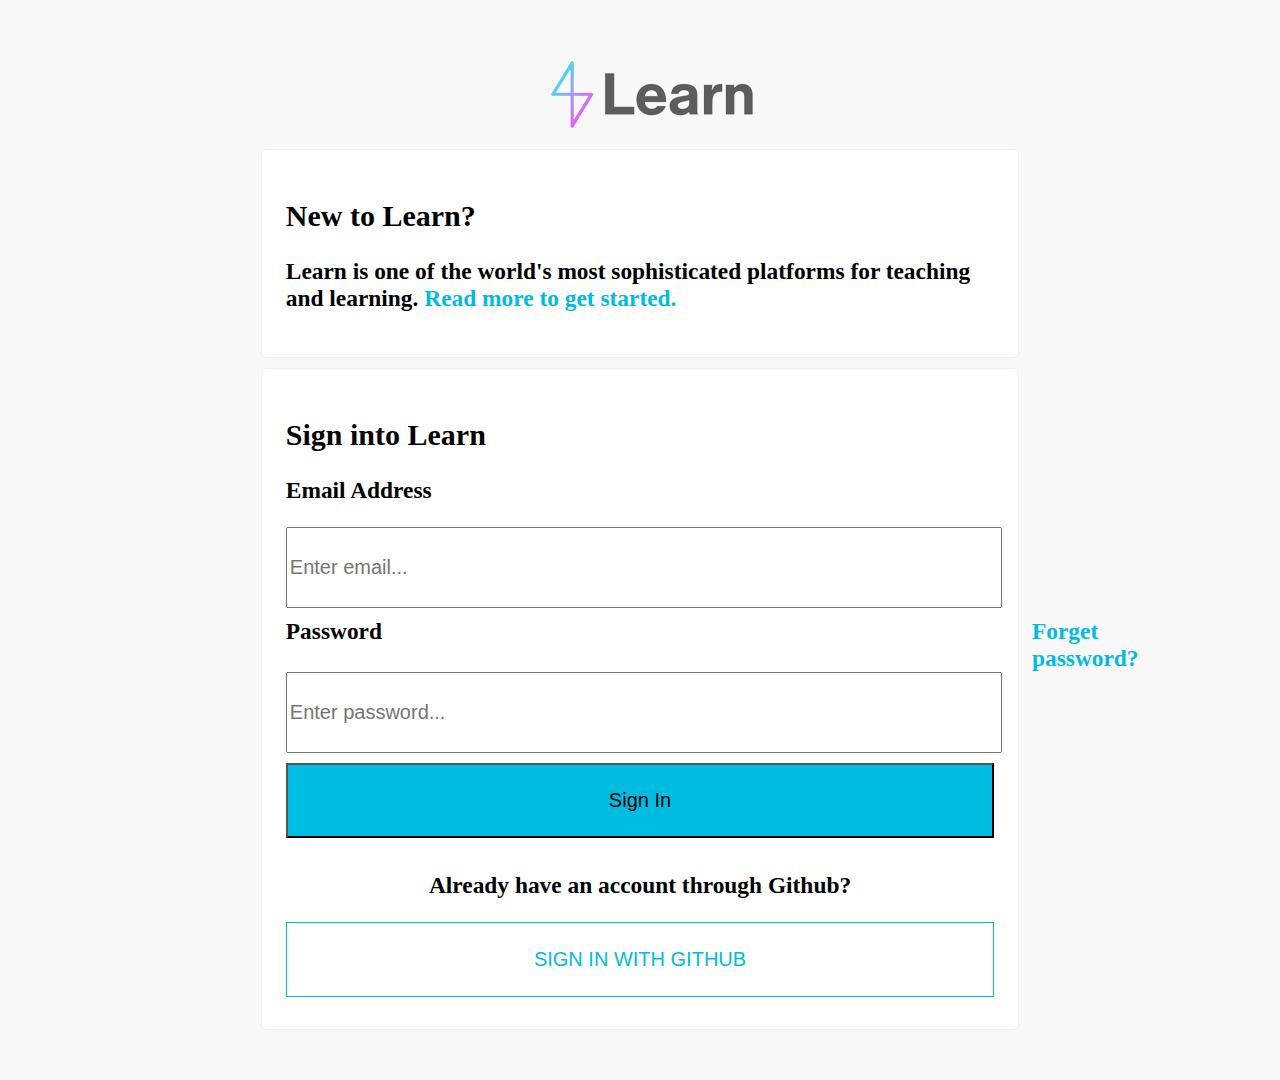
==== minue/learn.co/index.html @ 38ebe528 "Add files via upload" ====
<!DOCTYPE html>
<html lang="en">
<head>
  <meta charset="UTF-8">
  <meta name="viewport" content="width=device-width, initial-scale=1.0">
  <meta http-equiv="X-UA-Compatible" content="ie=edge">
  <link rel="stylesheet" href="css/style.css">
  <title>Learn - Sign In</title>
</head>
<body>
  <section class="level">
      <div class="learnimage">
        <img src="images/learn.png" alt="learn.co" />
      </div>
      <div class="learn_box">
        <h2>New to Learn?</h2>
        <h3>Learn is one of the world's most sophisticated platforms for teaching and learning.
        <span id="span-id"><a href="https://flatironschool.com/campuses/online/?__hstc=112149531.13051f40fa1ce053c2aa0832cc120129.1475873683633.1479993462838.1479994017366.242&__hssc=112149531.1.1479994017366&__hsfp=2433116763">Read more to get started.</a></span>
        </h3>
      </div>

      <div class="learn_box2">
       <h2>Sign into Learn</h2>
       <form class="" action="index.html" method="post">
         <h3>Email Address</h3>
         <input type="text" name="text1" placeholder="Enter email...">

        <div >
          <h3 style="display: table-cell;">Password</h3><p style="display: table-cell;">&nbsp;&nbsp;&nbsp;&nbsp;&nbsp;&nbsp;&nbsp;&nbsp;&nbsp;&nbsp;&nbsp;&nbsp;&nbsp;&nbsp;&nbsp;&nbsp;&nbsp;&nbsp;&nbsp;&nbsp;&nbsp;&nbsp;&nbsp;&nbsp;&nbsp;&nbsp;&nbsp;&nbsp;&nbsp;&nbsp;&nbsp;&nbsp;&nbsp;&nbsp;&nbsp;&nbsp;&nbsp;&nbsp;&nbsp;&nbsp;&nbsp;&nbsp;&nbsp;&nbsp;&nbsp;&nbsp;&nbsp;&nbsp;&nbsp;&nbsp;&nbsp;&nbsp;&nbsp;&nbsp;&nbsp;&nbsp;&nbsp;&nbsp;&nbsp;&nbsp;&nbsp;&nbsp;&nbsp;&nbsp;&nbsp;&nbsp;&nbsp;&nbsp;&nbsp;&nbsp;&nbsp;&nbsp;&nbsp;&nbsp;&nbsp;&nbsp;&nbsp;&nbsp;&nbsp;&nbsp;&nbsp;&nbsp;&nbsp;&nbsp;&nbsp;&nbsp;&nbsp;&nbsp;&nbsp;&nbsp;&nbsp;&nbsp;&nbsp;&nbsp;&nbsp;&nbsp;&nbsp;&nbsp;&nbsp;&nbsp;&nbsp;&nbsp;&nbsp;&nbsp;&nbsp;&nbsp;&nbsp;&nbsp;&nbsp;&nbsp;&nbsp;&nbsp;&nbsp;&nbsp;&nbsp;&nbsp;&nbsp;&nbsp;&nbsp;&nbsp;&nbsp;&nbsp;&nbsp;&nbsp;&nbsp;&nbsp;&nbsp;&nbsp;&nbsp;&nbsp;</p>
          <h3 style="display: table-cell;"><a href="https://learn.co/users/password/reset" target="_self">Forget password?</a></h3>
          <input type="password" name="password1" placeholder="Enter password...">
        </div>

          <input type="submit" name="commit1" value="Sign In" class="submit_class">
      <h3 style="text-align: center;">Already have an account through Github?</h3>
      <input type="submit" name="commit2" value="SIGN IN WITH GITHUB" class="submit_class2">


       </form>


      </div>

  </section>



</body>
</html>
---- minue/learn.co/css/style.css ----
body{
  background-color: #f8f8f8;
}
.level {
  padding-bottom:32px;
  padding-left: 20%;
  padding-right: 20%;
  padding-top:32px;
/*background-color: #7d8182;*/
max-width: 100%;
}

.learn_box {
margin-left: auto;
margin-right: auto;
background-color: #fff;
padding-top: 24px;
padding-right: 24px;
padding-bottom: 22px;
padding-left: 24px;
border: 1px solid #efefef;
border-radius: 6px;
font-size: 20px;
}
.level2{
  padding-top: 32px;
}
.learnimage{
  margin-left: 35%;
  margin-right: auto;
}

#forget_id {
  margin-right: 10px;
}
.learn_box2 {
margin-left: auto;
margin-right: auto;
background-color: #fff;
padding-top: 24px;
padding-right: 24px;
padding-bottom: 22px;
padding-left: 24px;
border: 1px solid #efefef;
border-radius: 6px;
font-size: 20px;
margin-top: 10px;
margin-bottom: 10px;

}
input {
  width: 100%;
  height: 75px;
margin-bottom: 10px;
font-size: 20px;

}
a {
  text-decoration: none;
    color: #00bce1;
}
.submit_class{
  background-color: #00bce1;
}
.submit_class2{
color: #00bce1;
border: 1px solid #00bce1;
background-color: #fff;
}
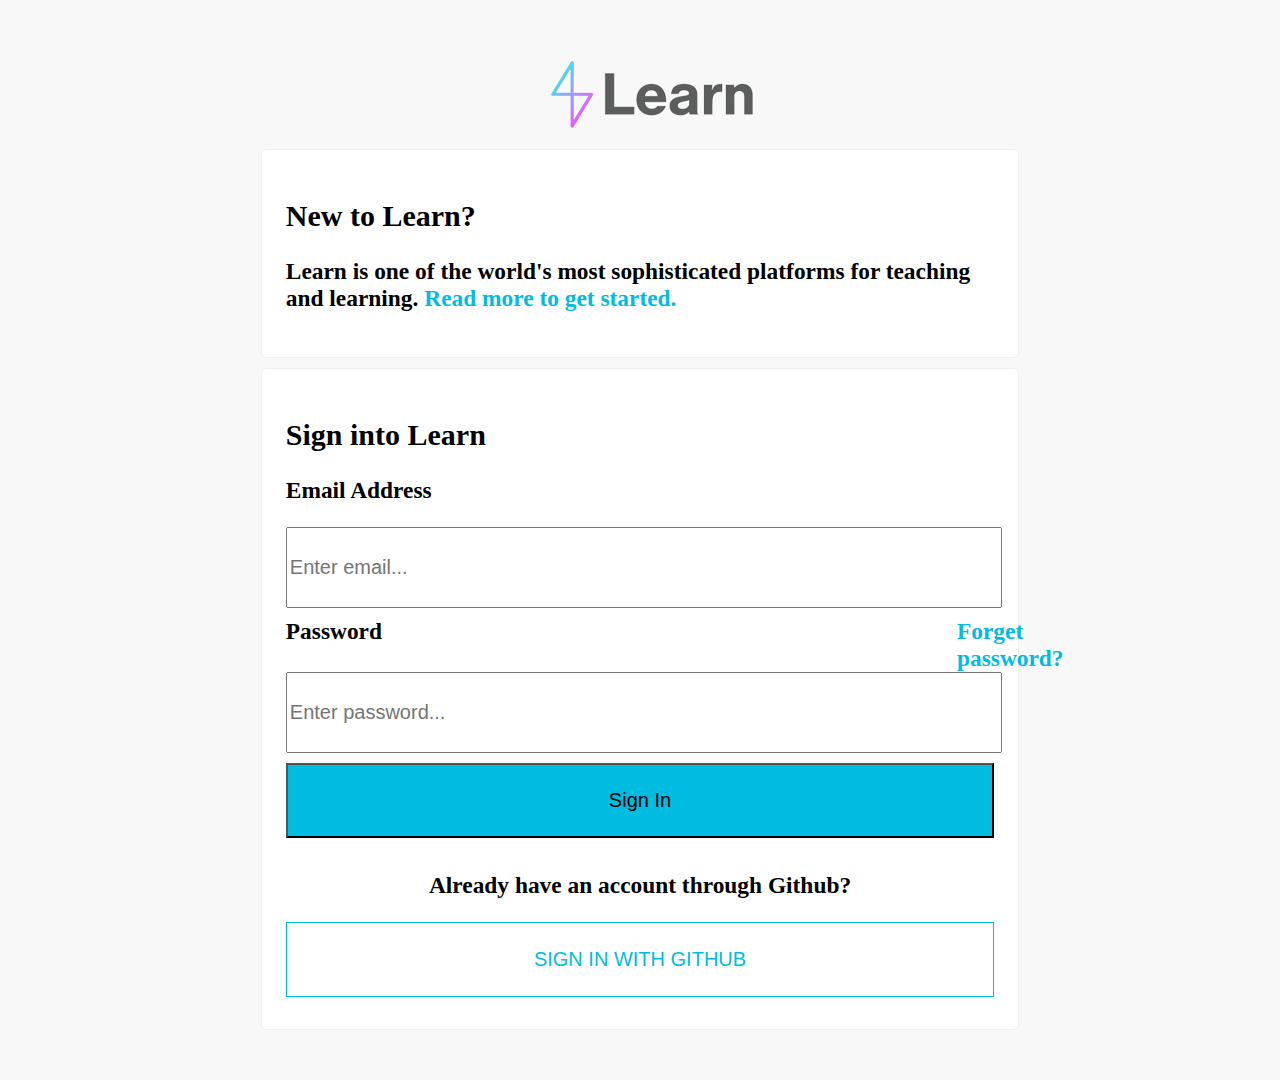
==== commit 6b14034f: "Update index.html" ====
--- a/minue/learn.co/index.html
+++ b/minue/learn.co/index.html
@@ -26,7 +26,7 @@
          <input type="text" name="text1" placeholder="Enter email...">
 
         <div >
-          <h3 style="display: table-cell;">Password</h3><p style="display: table-cell;">&nbsp;&nbsp;&nbsp;&nbsp;&nbsp;&nbsp;&nbsp;&nbsp;&nbsp;&nbsp;&nbsp;&nbsp;&nbsp;&nbsp;&nbsp;&nbsp;&nbsp;&nbsp;&nbsp;&nbsp;&nbsp;&nbsp;&nbsp;&nbsp;&nbsp;&nbsp;&nbsp;&nbsp;&nbsp;&nbsp;&nbsp;&nbsp;&nbsp;&nbsp;&nbsp;&nbsp;&nbsp;&nbsp;&nbsp;&nbsp;&nbsp;&nbsp;&nbsp;&nbsp;&nbsp;&nbsp;&nbsp;&nbsp;&nbsp;&nbsp;&nbsp;&nbsp;&nbsp;&nbsp;&nbsp;&nbsp;&nbsp;&nbsp;&nbsp;&nbsp;&nbsp;&nbsp;&nbsp;&nbsp;&nbsp;&nbsp;&nbsp;&nbsp;&nbsp;&nbsp;&nbsp;&nbsp;&nbsp;&nbsp;&nbsp;&nbsp;&nbsp;&nbsp;&nbsp;&nbsp;&nbsp;&nbsp;&nbsp;&nbsp;&nbsp;&nbsp;&nbsp;&nbsp;&nbsp;&nbsp;&nbsp;&nbsp;&nbsp;&nbsp;&nbsp;&nbsp;&nbsp;&nbsp;&nbsp;&nbsp;&nbsp;&nbsp;&nbsp;&nbsp;&nbsp;&nbsp;&nbsp;&nbsp;&nbsp;&nbsp;&nbsp;&nbsp;&nbsp;&nbsp;&nbsp;&nbsp;&nbsp;&nbsp;&nbsp;&nbsp;&nbsp;&nbsp;&nbsp;&nbsp;&nbsp;&nbsp;&nbsp;&nbsp;&nbsp;&nbsp;</p>
+          <h3 style="display: table-cell;">Password</h3><p style="display: table-cell;">&nbsp;&nbsp;&nbsp;&nbsp;&nbsp;&nbsp;&nbsp;&nbsp;&nbsp;&nbsp;&nbsp;&nbsp;&nbsp;&nbsp;&nbsp;&nbsp;&nbsp;&nbsp;&nbsp;&nbsp;&nbsp;&nbsp;&nbsp;&nbsp;&nbsp;&nbsp;&nbsp;&nbsp;&nbsp;&nbsp;&nbsp;&nbsp;&nbsp;&nbsp;&nbsp;&nbsp;&nbsp;&nbsp;&nbsp;&nbsp;&nbsp;&nbsp;&nbsp;&nbsp;&nbsp;&nbsp;&nbsp;&nbsp;&nbsp;&nbsp;&nbsp;&nbsp;&nbsp;&nbsp;&nbsp;&nbsp;&nbsp;&nbsp;&nbsp;&nbsp;&nbsp;&nbsp;&nbsp;&nbsp;&nbsp;&nbsp;&nbsp;&nbsp;&nbsp;&nbsp;&nbsp;&nbsp;&nbsp;&nbsp;&nbsp;&nbsp;&nbsp;&nbsp;&nbsp;&nbsp;&nbsp;&nbsp;&nbsp;&nbsp;&nbsp;&nbsp;&nbsp;&nbsp;&nbsp;&nbsp;&nbsp;&nbsp;&nbsp;&nbsp;&nbsp;&nbsp;&nbsp;&nbsp;&nbsp;&nbsp;&nbsp;&nbsp;&nbsp;&nbsp;&nbsp;&nbsp;&nbsp;&nbsp;&nbsp;&nbsp;&nbsp;&nbsp;&nbsp;&nbsp;&nbsp;</p>
           <h3 style="display: table-cell;"><a href="https://learn.co/users/password/reset" target="_self">Forget password?</a></h3>
           <input type="password" name="password1" placeholder="Enter password...">
         </div>
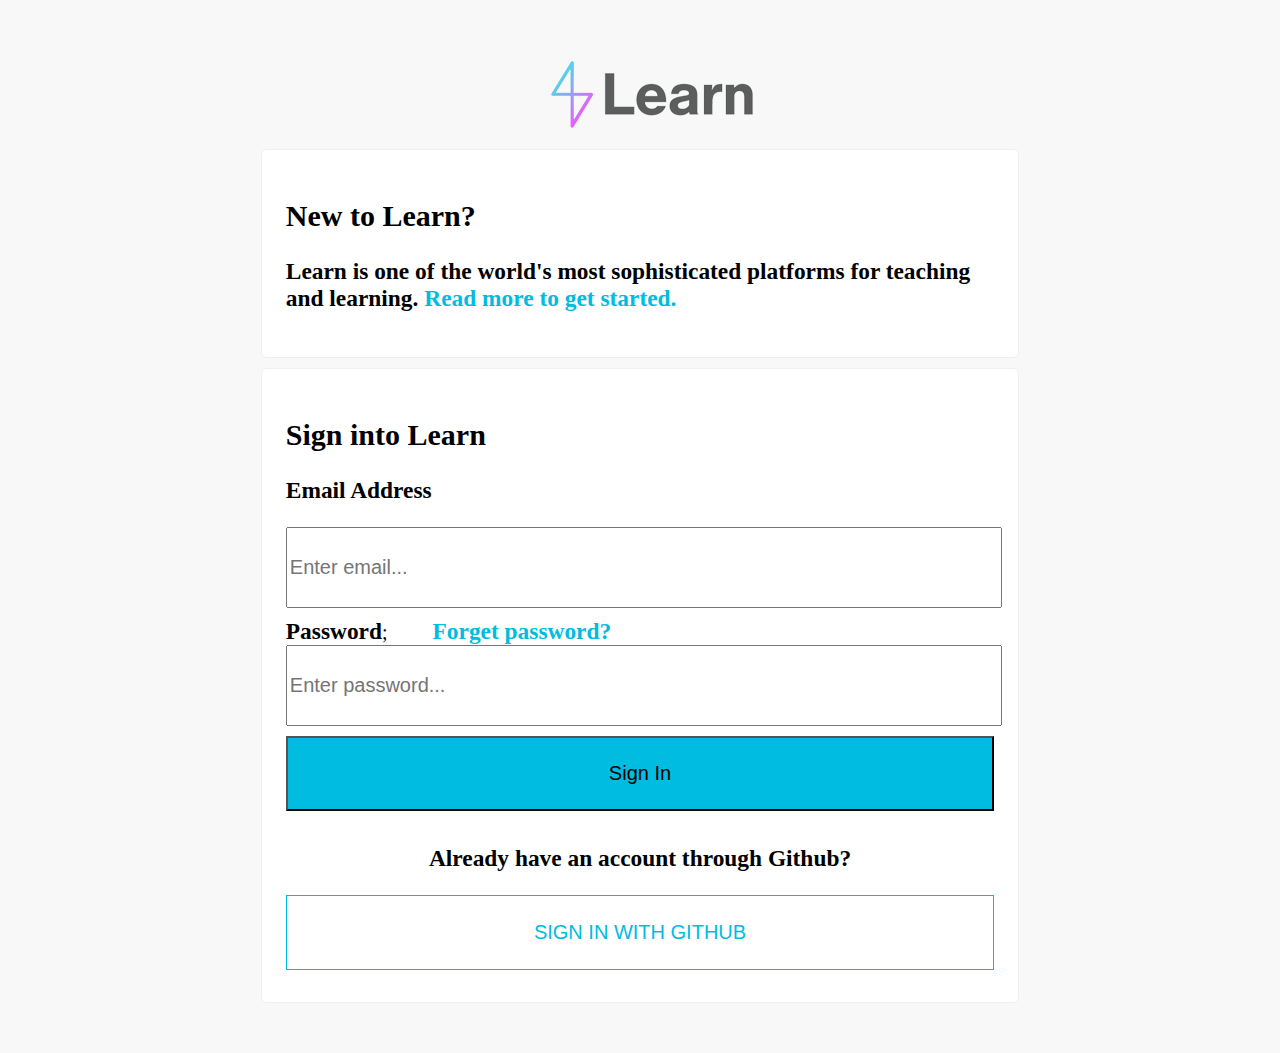
==== commit 9a32512b: "Update index.html" ====
--- a/minue/learn.co/index.html
+++ b/minue/learn.co/index.html
@@ -26,7 +26,7 @@
          <input type="text" name="text1" placeholder="Enter email...">
 
         <div >
-          <h3 style="display: table-cell;">Password</h3><p style="display: table-cell;">&nbsp;&nbsp;&nbsp;&nbsp;&nbsp;&nbsp;&nbsp;&nbsp;&nbsp;&nbsp;&nbsp;&nbsp;&nbsp;&nbsp;&nbsp;&nbsp;&nbsp;&nbsp;&nbsp;&nbsp;&nbsp;&nbsp;&nbsp;&nbsp;&nbsp;&nbsp;&nbsp;&nbsp;&nbsp;&nbsp;&nbsp;&nbsp;&nbsp;&nbsp;&nbsp;&nbsp;&nbsp;&nbsp;&nbsp;&nbsp;&nbsp;&nbsp;&nbsp;&nbsp;&nbsp;&nbsp;&nbsp;&nbsp;&nbsp;&nbsp;&nbsp;&nbsp;&nbsp;&nbsp;&nbsp;&nbsp;&nbsp;&nbsp;&nbsp;&nbsp;&nbsp;&nbsp;&nbsp;&nbsp;&nbsp;&nbsp;&nbsp;&nbsp;&nbsp;&nbsp;&nbsp;&nbsp;&nbsp;&nbsp;&nbsp;&nbsp;&nbsp;&nbsp;&nbsp;&nbsp;&nbsp;&nbsp;&nbsp;&nbsp;&nbsp;&nbsp;&nbsp;&nbsp;&nbsp;&nbsp;&nbsp;&nbsp;&nbsp;&nbsp;&nbsp;&nbsp;&nbsp;&nbsp;&nbsp;&nbsp;&nbsp;&nbsp;&nbsp;&nbsp;&nbsp;&nbsp;&nbsp;&nbsp;&nbsp;&nbsp;&nbsp;&nbsp;&nbsp;&nbsp;&nbsp;</p>
+          <h3 style="display: table-cell;">Password</h3><p style="display: table-cell;">;&nbsp;&nbsp;&nbsp;&nbsp;&nbsp;&nbsp;&nbsp;&nbsp;&nbsp;</p>
           <h3 style="display: table-cell;"><a href="https://learn.co/users/password/reset" target="_self">Forget password?</a></h3>
           <input type="password" name="password1" placeholder="Enter password...">
         </div>
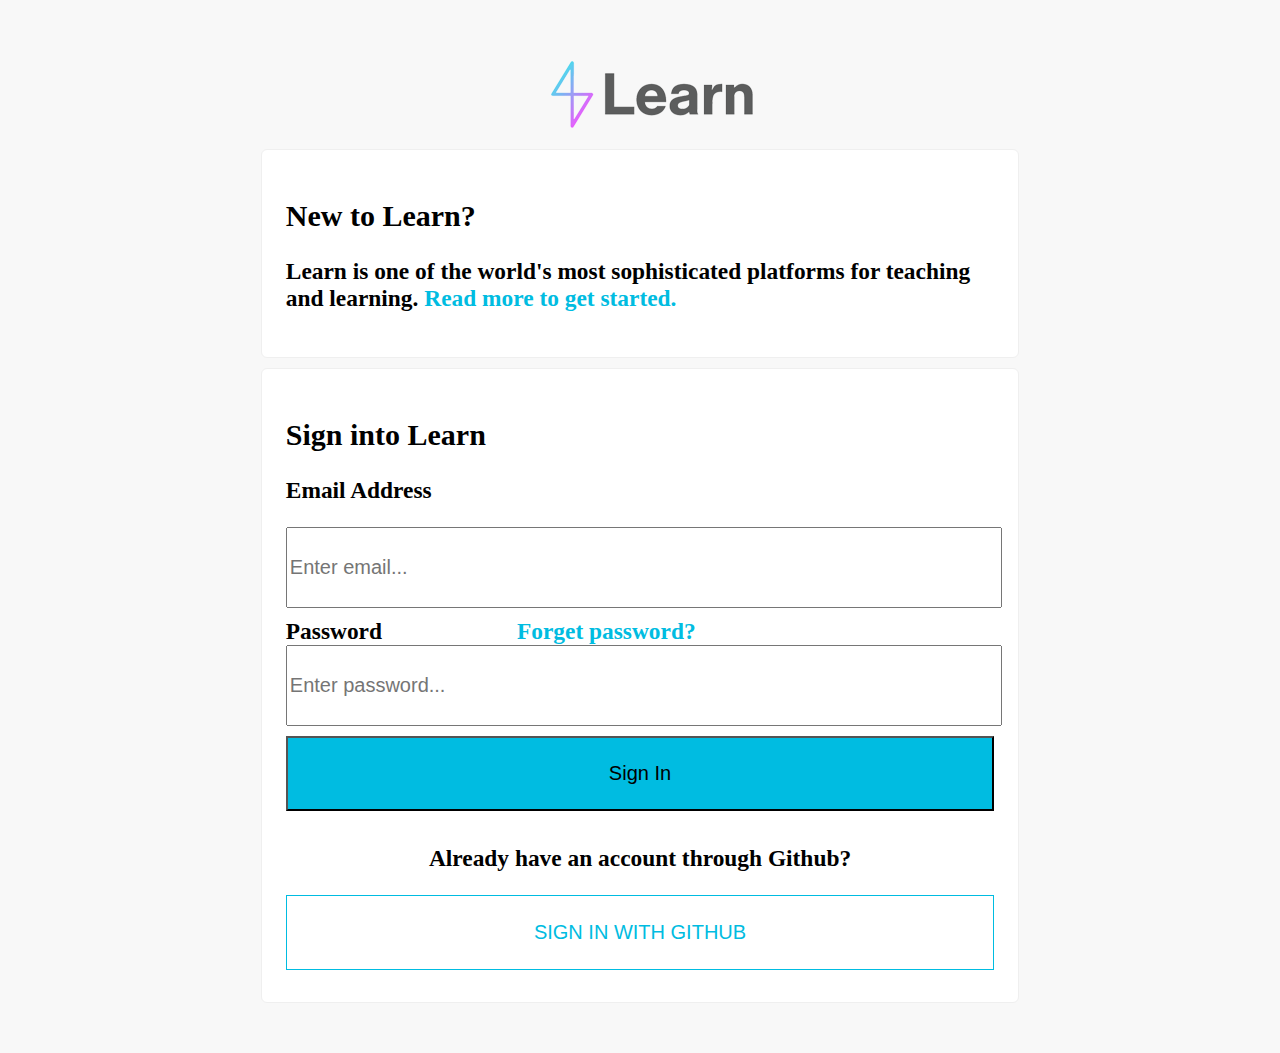
==== commit 41899700: "Update index.html" ====
--- a/minue/learn.co/index.html
+++ b/minue/learn.co/index.html
@@ -26,7 +26,7 @@
          <input type="text" name="text1" placeholder="Enter email...">
 
         <div >
-          <h3 style="display: table-cell;">Password</h3><p style="display: table-cell;">;&nbsp;&nbsp;&nbsp;&nbsp;&nbsp;&nbsp;&nbsp;&nbsp;&nbsp;</p>
+          <h3 style="display: table-cell;">Password</h3><p style="display: table-cell;">&nbsp;&nbsp;&nbsp;&nbsp;&nbsp;&nbsp;&nbsp;&nbsp;&nbsp;&nbsp;&nbsp;&nbsp;&nbsp;&nbsp;&nbsp;&nbsp;&nbsp;&nbsp;&nbsp;&nbsp;&nbsp;&nbsp;&nbsp;&nbsp;&nbsp;&nbsp;&nbsp;</p>
           <h3 style="display: table-cell;"><a href="https://learn.co/users/password/reset" target="_self">Forget password?</a></h3>
           <input type="password" name="password1" placeholder="Enter password...">
         </div>
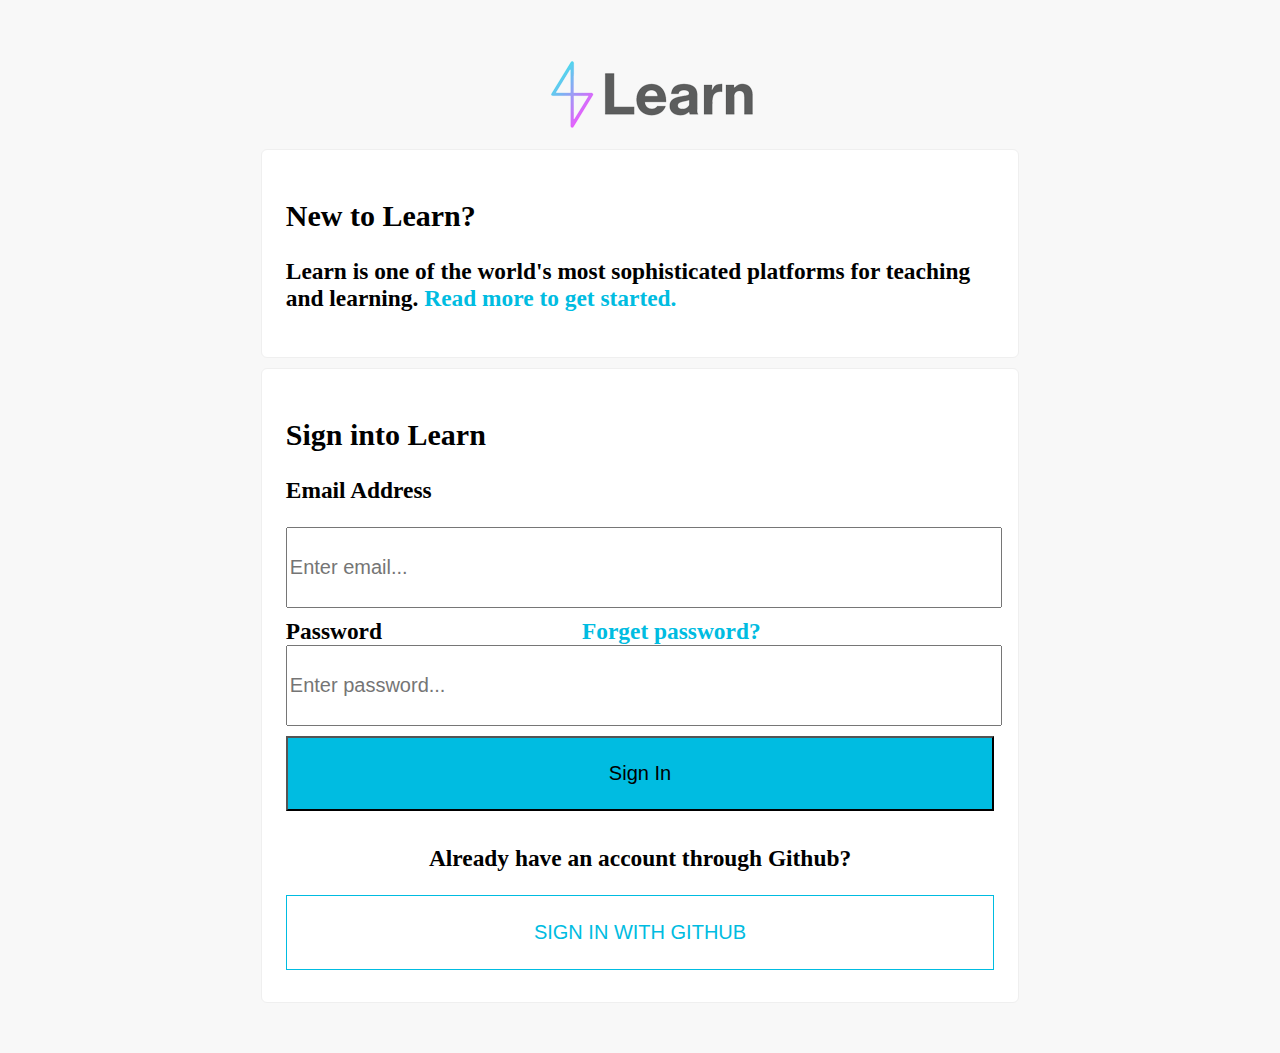
==== commit 6b100024: "Update index.html" ====
--- a/minue/learn.co/index.html
+++ b/minue/learn.co/index.html
@@ -26,7 +26,7 @@
          <input type="text" name="text1" placeholder="Enter email...">
 
         <div >
-          <h3 style="display: table-cell;">Password</h3><p style="display: table-cell;">&nbsp;&nbsp;&nbsp;&nbsp;&nbsp;&nbsp;&nbsp;&nbsp;&nbsp;&nbsp;&nbsp;&nbsp;&nbsp;&nbsp;&nbsp;&nbsp;&nbsp;&nbsp;&nbsp;&nbsp;&nbsp;&nbsp;&nbsp;&nbsp;&nbsp;&nbsp;&nbsp;</p>
+          <h3 style="display: table-cell;">Password</h3><p style="display: table-cell;">&nbsp;&nbsp;&nbsp;&nbsp;&nbsp;&nbsp;&nbsp;&nbsp;&nbsp;&nbsp;&nbsp;&nbsp;&nbsp;&nbsp;&nbsp;&nbsp;&nbsp;&nbsp;&nbsp;&nbsp;&nbsp;&nbsp;&nbsp;&nbsp;&nbsp;&nbsp;&nbsp;&nbsp;&nbsp;&nbsp;&nbsp;&nbsp;&nbsp;&nbsp;&nbsp;&nbsp;&nbsp;&nbsp;&nbsp;&nbsp;</p>
           <h3 style="display: table-cell;"><a href="https://learn.co/users/password/reset" target="_self">Forget password?</a></h3>
           <input type="password" name="password1" placeholder="Enter password...">
         </div>
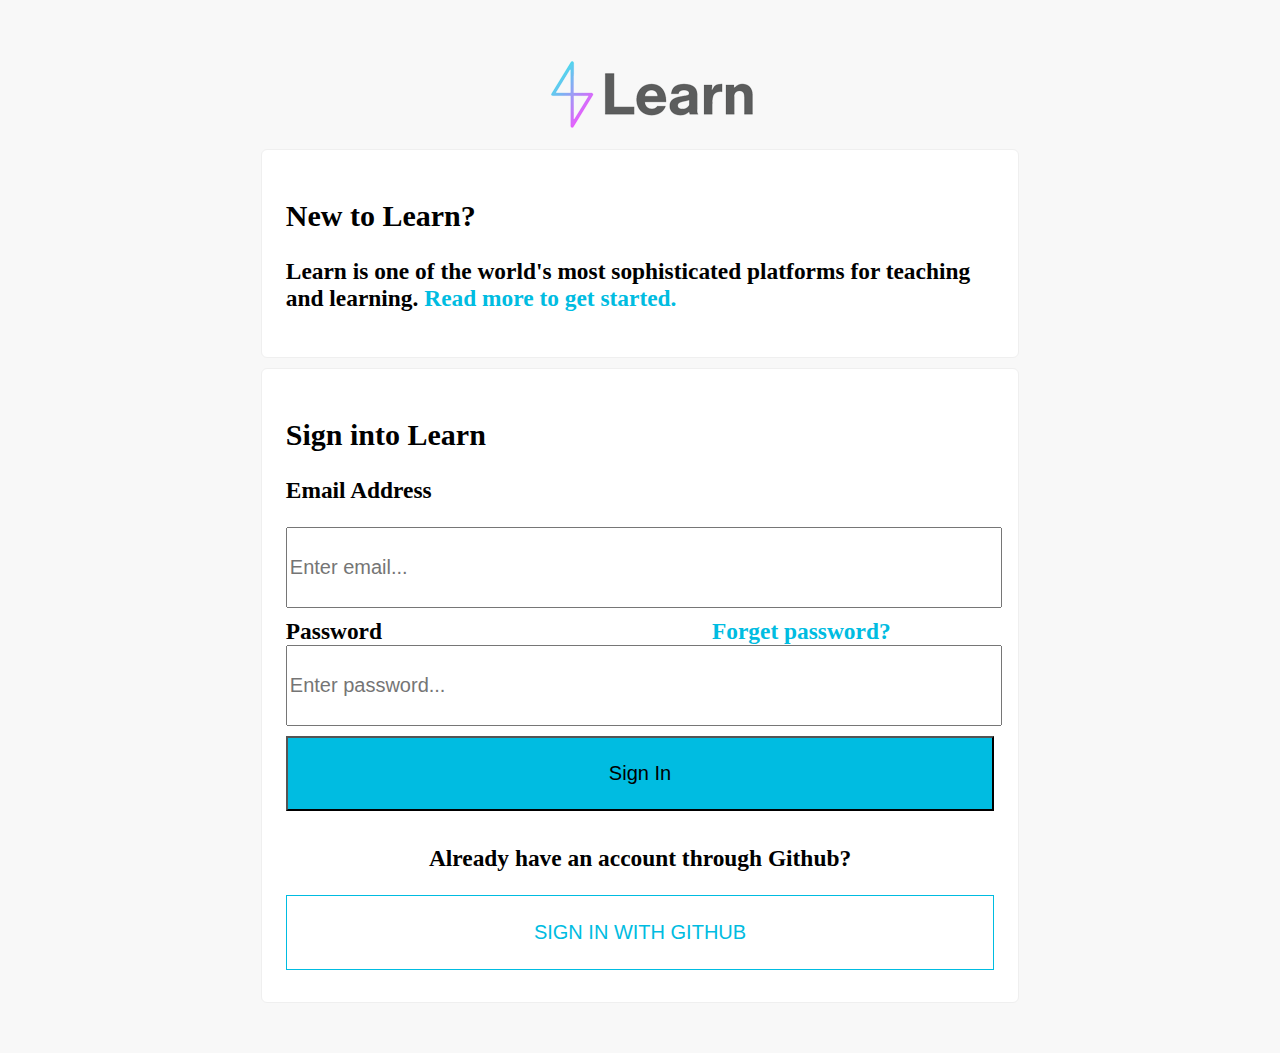
==== commit 45873770: "Update index.html" ====
--- a/minue/learn.co/index.html
+++ b/minue/learn.co/index.html
@@ -26,7 +26,7 @@
          <input type="text" name="text1" placeholder="Enter email...">
 
         <div >
-          <h3 style="display: table-cell;">Password</h3><p style="display: table-cell;">&nbsp;&nbsp;&nbsp;&nbsp;&nbsp;&nbsp;&nbsp;&nbsp;&nbsp;&nbsp;&nbsp;&nbsp;&nbsp;&nbsp;&nbsp;&nbsp;&nbsp;&nbsp;&nbsp;&nbsp;&nbsp;&nbsp;&nbsp;&nbsp;&nbsp;&nbsp;&nbsp;&nbsp;&nbsp;&nbsp;&nbsp;&nbsp;&nbsp;&nbsp;&nbsp;&nbsp;&nbsp;&nbsp;&nbsp;&nbsp;</p>
+          <h3 style="display: table-cell;">Password</h3><p style="display: table-cell;">&nbsp;&nbsp;&nbsp;&nbsp;&nbsp;&nbsp;&nbsp;&nbsp;&nbsp;&nbsp;&nbsp;&nbsp;&nbsp;&nbsp;&nbsp;&nbsp;&nbsp;&nbsp;&nbsp;&nbsp;&nbsp;&nbsp;&nbsp;&nbsp;&nbsp;&nbsp;&nbsp;&nbsp;&nbsp;&nbsp;&nbsp;&nbsp;&nbsp;&nbsp;&nbsp;&nbsp;&nbsp;&nbsp;&nbsp;&nbsp;&nbsp;&nbsp;&nbsp;&nbsp;&nbsp;&nbsp;&nbsp;&nbsp;&nbsp;&nbsp;&nbsp;&nbsp;&nbsp;&nbsp;&nbsp;&nbsp;&nbsp;&nbsp;&nbsp;&nbsp;&nbsp;&nbsp;&nbsp;&nbsp;&nbsp;&nbsp;</p>
           <h3 style="display: table-cell;"><a href="https://learn.co/users/password/reset" target="_self">Forget password?</a></h3>
           <input type="password" name="password1" placeholder="Enter password...">
         </div>
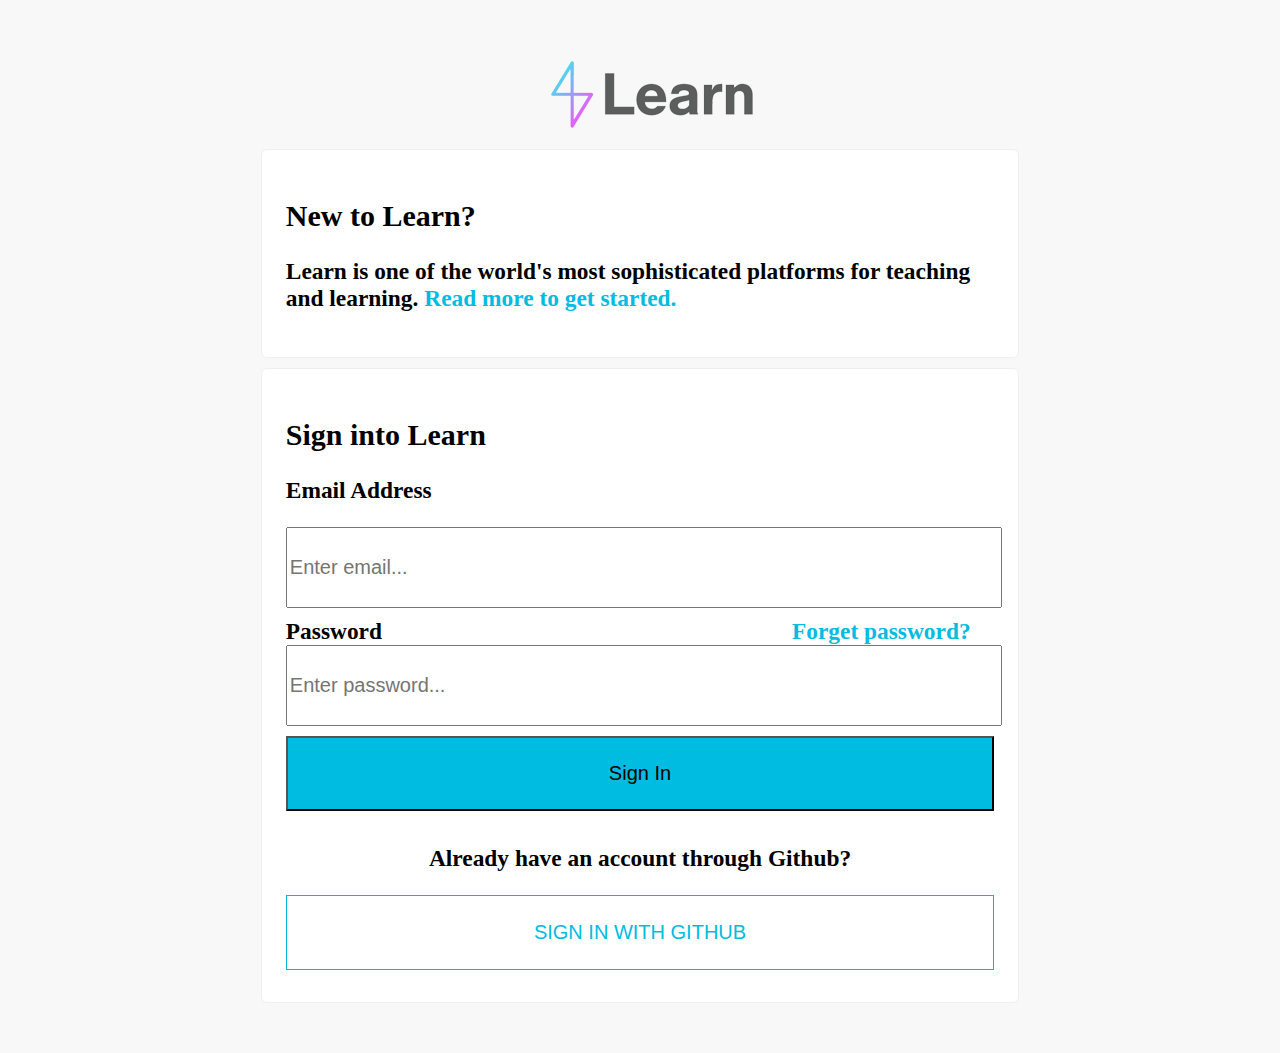
==== commit 9193eb43: "Update index.html" ====
--- a/minue/learn.co/index.html
+++ b/minue/learn.co/index.html
@@ -26,7 +26,7 @@
          <input type="text" name="text1" placeholder="Enter email...">
 
         <div >
-          <h3 style="display: table-cell;">Password</h3><p style="display: table-cell;">&nbsp;&nbsp;&nbsp;&nbsp;&nbsp;&nbsp;&nbsp;&nbsp;&nbsp;&nbsp;&nbsp;&nbsp;&nbsp;&nbsp;&nbsp;&nbsp;&nbsp;&nbsp;&nbsp;&nbsp;&nbsp;&nbsp;&nbsp;&nbsp;&nbsp;&nbsp;&nbsp;&nbsp;&nbsp;&nbsp;&nbsp;&nbsp;&nbsp;&nbsp;&nbsp;&nbsp;&nbsp;&nbsp;&nbsp;&nbsp;&nbsp;&nbsp;&nbsp;&nbsp;&nbsp;&nbsp;&nbsp;&nbsp;&nbsp;&nbsp;&nbsp;&nbsp;&nbsp;&nbsp;&nbsp;&nbsp;&nbsp;&nbsp;&nbsp;&nbsp;&nbsp;&nbsp;&nbsp;&nbsp;&nbsp;&nbsp;</p>
+          <h3 style="display: table-cell;">Password</h3><p style="display: table-cell;">&nbsp;&nbsp;&nbsp;&nbsp;&nbsp;&nbsp;&nbsp;&nbsp;&nbsp;&nbsp;&nbsp;&nbsp;&nbsp;&nbsp;&nbsp;&nbsp;&nbsp;&nbsp;&nbsp;&nbsp;&nbsp;&nbsp;&nbsp;&nbsp;&nbsp;&nbsp;&nbsp;&nbsp;&nbsp;&nbsp;&nbsp;&nbsp;&nbsp;&nbsp;&nbsp;&nbsp;&nbsp;&nbsp;&nbsp;&nbsp;&nbsp;&nbsp;&nbsp;&nbsp;&nbsp;&nbsp;&nbsp;&nbsp;&nbsp;&nbsp;&nbsp;&nbsp;&nbsp;&nbsp;&nbsp;&nbsp;&nbsp;&nbsp;&nbsp;&nbsp;&nbsp;&nbsp;&nbsp;&nbsp;&nbsp;&nbsp;&nbsp;&nbsp;&nbsp;&nbsp;&nbsp;&nbsp;&nbsp;&nbsp;&nbsp;&nbsp;&nbsp;&nbsp;&nbsp;&nbsp;&nbsp;&nbsp;</p>
           <h3 style="display: table-cell;"><a href="https://learn.co/users/password/reset" target="_self">Forget password?</a></h3>
           <input type="password" name="password1" placeholder="Enter password...">
         </div>
